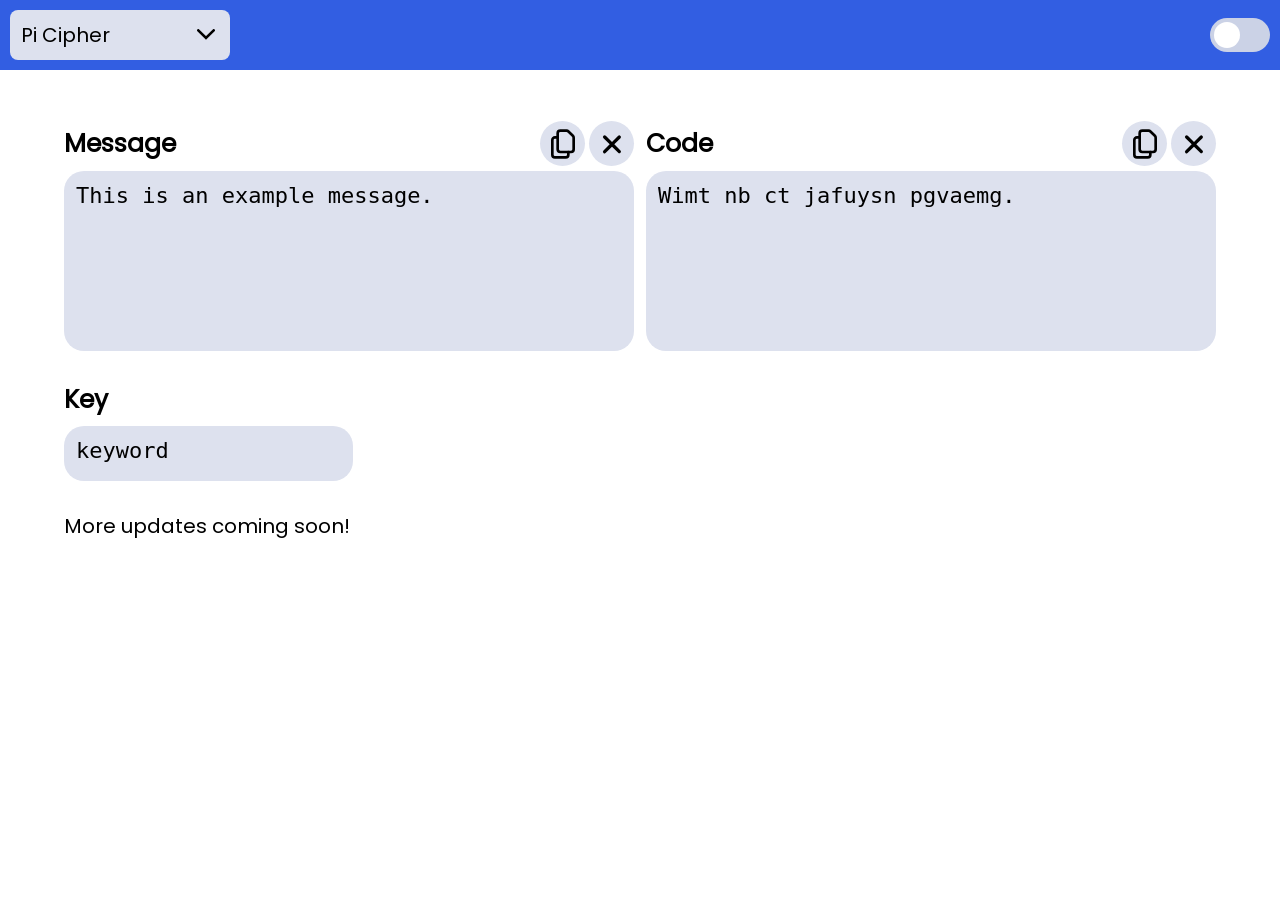
==== index.html @ 8dc4f509 "Create key textarea and style it." ====
<!DOCTYPE html>
<html lang="en" class="light">
<head>
	<meta charset="UTF-8">
	<meta name="viewport" content="width=device-width, initial-scale=1.0">
	<title>Cipher Translator</title>
	<link rel="stylesheet" href="index.css">
	<!-- TODO favicon -->
	<script>
		// TODO change light/dark mode based on localstorage
	</script>
</head>

<body>
<div id="copyAlert">Text copied!</div>
<header>
	<label style="position: relative; display: inline-flex; align-items: center;">
		<select id="modeElement" title="choose a translation mode">
			<option>Keyboard Shift</option>
			<option selected>Pi Cipher</option>
			<option>Reverse</option>
			<option>ROT13</option>
			<option>Vigenère Cipher</option>
		</select>
		<svg viewBox="0 0 14 10">
			<path d="M1 1l6 6 6-6" stroke-width="2" fill="none" stroke-linecap="round"/>
		</svg>
	</label>
	<label class="switch" title="dark mode">
		<input type="checkbox" role="switch" id="darkSwitch">
		<span class="slider"></span>
	</label>
</header>
<main>
	<div id="container">
		<div class="mainbox">
			<div class="boxHeader">
				<div class="fieldTitle">Message</div>
				<div style="display: flex; gap: 4px;">
					<button class="circleButton" onclick="copyText(unencElmnt.value);" title="copy text">
						<svg width="32px" height="32px" viewBox="0 0 24 24" fill="none" style="stroke: var(--font-color);">
							<path d="M8 4V16C8 17.1046 8.89543 18 10 18L18 18C19.1046 18 20 17.1046 20 16V7.24162C20 6.7034 19.7831 6.18789 19.3982 5.81161L16.0829 2.56999C15.7092 2.2046 15.2074 2 14.6847 2H10C8.89543 2 8 2.89543 8 4Z" stroke-width="2" stroke-linecap="round" stroke-linejoin="round"/>
							<path d="M16 18V20C16 21.1046 15.1046 22 14 22H6C4.89543 22 4 21.1046 4 20V9C4 7.89543 4.89543 7 6 7H8" stroke-width="2" stroke-linecap="round" stroke-linejoin="round"/>
						</svg>
					</button>
					<button class="circleButton" onclick="clearBoxes();resize();" title="clear text">
						<svg width="30px" height="30px" viewBox="-3.5 0 19 19" style="fill: var(--font-color);">
							<path d="M11.383 13.644A1.03 1.03 0 0 1 9.928 15.1L6 11.172 2.072 15.1a1.03 1.03 0 1 1-1.455-1.456l3.928-3.928L.617 5.79a1.03 1.03 0 1 1 1.455-1.456L6 8.261l3.928-3.928a1.03 1.03 0 0 1 1.455 1.456L7.455 9.716z"/>
						</svg>
					</button>
				</div>
			</div>
			<textarea id="unencrypted" class="mainfield">This is an example message.</textarea>
		</div>
		<div class="mainbox">
			<div class="boxHeader">
				<div class="fieldTitle">Code</div>
				<div style="display: flex; gap: 4px;">
					<button class="circleButton" onclick="copyText(encElmnt.value);" title="copy text">
						<svg width="32px" height="32px" viewBox="0 0 24 24" fill="none" style="stroke: var(--font-color);">
							<path d="M8 4V16C8 17.1046 8.89543 18 10 18L18 18C19.1046 18 20 17.1046 20 16V7.24162C20 6.7034 19.7831 6.18789 19.3982 5.81161L16.0829 2.56999C15.7092 2.2046 15.2074 2 14.6847 2H10C8.89543 2 8 2.89543 8 4Z" stroke-width="2" stroke-linecap="round" stroke-linejoin="round"/>
							<path d="M16 18V20C16 21.1046 15.1046 22 14 22H6C4.89543 22 4 21.1046 4 20V9C4 7.89543 4.89543 7 6 7H8" stroke-width="2" stroke-linecap="round" stroke-linejoin="round"/>
						</svg>
					</button>
					<button class="circleButton" onclick="clearBoxes();resize();" title="clear text">
						<svg width="30px" height="30px" viewBox="-3.5 0 19 19" style="fill: var(--font-color);">
							<path d="M11.383 13.644A1.03 1.03 0 0 1 9.928 15.1L6 11.172 2.072 15.1a1.03 1.03 0 1 1-1.455-1.456l3.928-3.928L.617 5.79a1.03 1.03 0 1 1 1.455-1.456L6 8.261l3.928-3.928a1.03 1.03 0 0 1 1.455 1.456L7.455 9.716z"/>
						</svg>
					</button>
				</div>
			</div>
			<textarea id="encrypted" class="mainfield">Wimt nb ct jafuysn pgvaemg.</textarea>
		</div>
	</div>
	<div id="bonusBox">
		<div class="fieldTitle" style="height:45px;display:block;">Key</div>
		<textarea id="key" oninput="key_resize()">keyword</textarea>
	</div>
	<div id="info">
		More updates coming soon!
	</div>
</main>

<script src="index.js"></script>
</body>
</html>
---- index.css ----
/* poppins-regular - latin */
@font-face {
  font-display: swap;
  font-family: 'Poppins';
  font-style: normal;
  font-weight: 400;
  src: url('./fonts/poppins-v24-latin-regular.woff2') format('woff2');
}
/* poppins-italic - latin */
@font-face {
  font-display: swap;
  font-family: 'Poppins';
  font-style: italic;
  font-weight: 400;
  src: url('./fonts/poppins-v24-latin-italic.woff2') format('woff2');
}

.light {
    --backdrop: white;
    --font-color: black;
    --button-box: hsl(225, 35%, 90%);
    --button-box-hover: hsl(225, 35%, 85%);
    --button-box-click: hsl(225, 50%, 70%);
    --box-red: hsl(350, 30%, 83%);
    --header-color: hsl(225, 75%, 54%); /* I can't decide the exact hue! */
    --alert-background: rgb(67, 67, 67);
    --alert-font-color: rgb(230, 230, 230);
}

body {
    font-family: poppins;
    font-size: 20px;
    color: var(--font-color);
    background-color: var(--backdrop);
    margin: 0px;
}

header {
    background-color: var(--header-color);
    display: flex;
    justify-content: space-between;
    align-items: center;
    padding: 10px;
    margin-bottom: 4vw;
}

header select {
    font-family: inherit;
    font-size: inherit;
    color: inherit;
    border-radius: 8px;
    background-color: var(--button-box);
    border: none;
    padding: 11px 44px 13px 11px;
    min-width: 200px;
    max-width: 230px; /* Calculated so as to provide a 10px gap with the darkmode switch. */
    height: 50px;
    outline: none;
    cursor: pointer;
    appearance: none;
    -webkit-appearance: none;
    -moz-appearance: none;
    transition: background-color 0.3s ease;
}

header option {
    font-family: inherit;
    font-size: inherit;
    color: inherit;
    background-color: var(--button-box);
}

header svg { /* This is the arrow in the select element */
    position: absolute;
    right: 15px;
    width: 18px;
    height: auto;
    pointer-events: none;
    stroke: var(--font-color);
}

main {
    padding-left: 5vw;
    padding-right: 5vw;
}

#container {
    display: flex;
    flex-direction: column;
    column-gap: 12px;
    row-gap: 20px;
    width: 100%;
    margin-bottom: 30px;
}

.mainbox {
    flex: 1;    /* each box takes 50% */
    display: flex;
    flex-direction: column; /* overriden for desktop */
    gap: 5px;
}

.mainfield {
    box-sizing: border-box;
    border-radius: 20px;
    border: none;
    padding: 12px;
    min-height: 180px;
    overflow: hidden;
}

textarea {
    font-family: monospace;
    font-size: 22px;
    resize: none;
    color: inherit;
    background-color: var(--button-box);
    transition: background-color 0.3s ease; /* ensure smooth transition both on hover and on hover-off */
}

/* Desktop layout */
@media (min-width: 700px) { /* Useful for mobile testing: https://stackoverflow.com/a/74067383 */

    #container {
        flex-direction: row;
    }

    .circleButton:hover {
        transition: background-color 0.3s ease;
        background-color: var(--button-box-hover);
    }
    textarea:hover {
        background-color: var(--button-box-hover);
    }
    header select:hover {
        background-color: var(--button-box-hover);
    }
}

textarea:focus {
    background-color: var(--button-box);
}

.flash-red {
  animation: flashRed 0.8s ease-out;
}

@keyframes flashRed {
  0%   { background-color: var(--box-red); }
  30%  { background-color: var(--box-red); }
  100% { background-color: var(--button-box); }
}

.boxHeader {
    display: flex;
    justify-content: space-between;
    align-items: center;
}

.fieldTitle {
    display: inline-block;
    font-weight: bold;
    font-size: 25px;
}

button {
    cursor: pointer;
}

.circleButton {
    display: inline-block;
    height: 45px;
    width: 45px;
    padding: 0px;
    padding-top: 3px;
    border-radius: 50%;
    border: none;
    background-color: var(--button-box);
}

.circleButton:active {
    transition: none;
    background-color: var(--button-box-click);
}

/* Container framework for the toggle */
.switch {
    position: relative;
    display: inline-block;
    width: 60px;
    height: 34px;
}

/* Hide the native browser checkbox */
.switch input {
    opacity: 0;
    width: 0;
    height: 0;
}

/* The tracking slider background */
.slider {
    position: absolute;
    cursor: pointer;
    top: 0;
    left: 0;
    right: 0;
    bottom: 0;
    background-color: var(--button-box-hover);
    border-radius: 34px;
    transition: 0.4s;
}

/* The sliding circular knob */
.slider::before {
    position: absolute;
    content: "";
    height: 26px;
    width: 26px;
    left: 4px;
    bottom: 4px;
    background-color: white;
    border-radius: 50%;
    transition: 0.4s;
}

/* Track color shift when checked */
input:checked + .slider {
    background-color: rgb(98, 218, 83);
}

/* Knob translation when checked */
input:checked + .slider::before {
    transform: translateX(26px);
}

@keyframes popUp {
    0% {transform: translateY(0px); visibility: visible;}
    5% {transform: translateY(-44px);}
    95% {transform: translateY(-44px);}
    100% {transform: translateY(0px); visibility: hidden;}
}

#copyAlert {
    display: inline-block;
    font-size: inherit;
    visibility: hidden;
    z-index: 1;
    position: fixed;
    left: 10px;
    bottom: -32px;
    box-sizing: border-box;
    padding: 5px;
    border-radius: 8px;
    font-family: inherit;
    font-size: inherit;
    color: var(--button-box);
    background-color: var(--alert-background);
    /* animation-timing-function: ease-in-out; */
}

.pop-up {
    animation: popUp 2s;
}

#info {
    margin-top: 30px;
}

#key {
    display: block;
    box-sizing: border-box;
    border-radius: 20px;
    border: none;
    padding: 12px;
    min-width: 200px;
    max-width: 100%;
    overflow: hidden;
    height: 55px; /* = 31 + 2*12, word height plus the padding. */
}
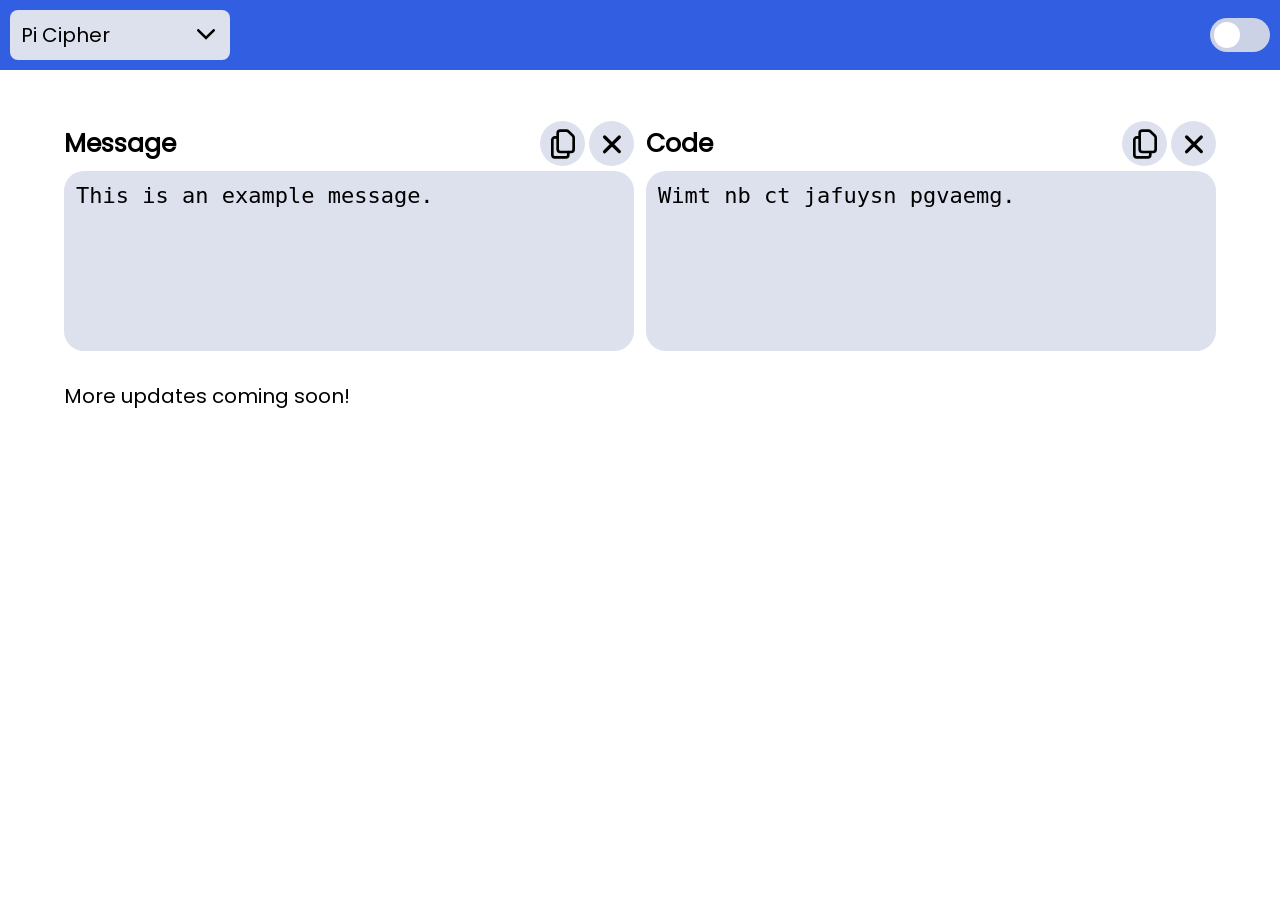
==== commit c670fa00: "Make Vigenere Cipher fully operational." ====
--- a/index.html
+++ b/index.html
@@ -72,7 +72,7 @@
 			<textarea id="encrypted" class="mainfield">Wimt nb ct jafuysn pgvaemg.</textarea>
 		</div>
 	</div>
-	<div id="bonusBox">
+	<div id="bonusKeyBox" style="display: none;">
 		<div class="fieldTitle" style="height:45px;display:block;">Key</div>
 		<textarea id="key" oninput="key_resize()">keyword</textarea>
 	</div>
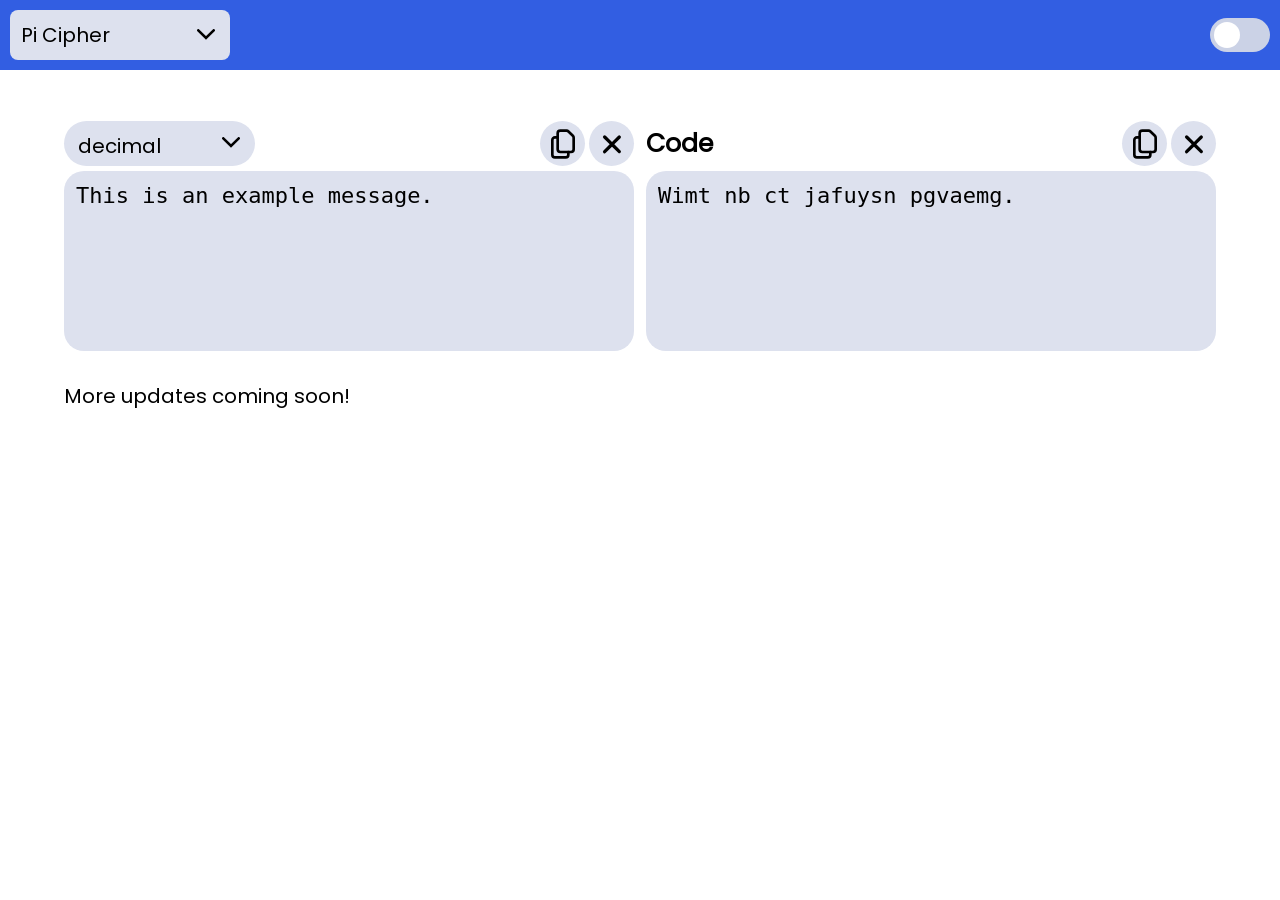
==== commit b3fcf3e6: "Draft base converter JS and dropdown style." ====
--- a/index.html
+++ b/index.html
@@ -16,6 +16,7 @@
 <header>
 	<label style="position: relative; display: inline-flex; align-items: center;">
 		<select id="modeElement" title="choose a translation mode">
+			<option>Base Convert</option>
 			<option>Keyboard Shift</option>
 			<option selected>Pi Cipher</option>
 			<option>Reverse</option>
@@ -31,11 +32,23 @@
 		<span class="slider"></span>
 	</label>
 </header>
+
 <main>
 	<div id="container">
 		<div class="mainbox">
 			<div class="boxHeader">
-				<div class="fieldTitle">Message</div>
+				<div class="fieldTitle" style="display: none;">Message</div>
+				<div style="display: inline-block;">
+					<label  class="miniSelector" style="position: relative; display: inline-flex; align-items: center;">
+							<select id="unencSelector" title="select here">
+								<option selected>decimal</option>
+								<option>hexadecimal</option>
+							</select>
+							<svg viewBox="0 0 14 10">
+								<path d="M1 1l6 6 6-6" stroke-width="2" fill="none" stroke-linecap="round"/>
+							</svg>
+						</label>
+				</div>
 				<div style="display: flex; gap: 4px;">
 					<button class="circleButton" onclick="copyText(unencElmnt.value);" title="copy text">
 						<svg width="32px" height="32px" viewBox="0 0 24 24" fill="none" style="stroke: var(--font-color);">
--- a/index.css
+++ b/index.css
@@ -79,6 +79,42 @@
     stroke: var(--font-color);
 }
 
+.miniSelector select {
+    font-family: inherit;
+    font-size: inherit;
+    color: inherit;
+    border-radius: 999px;
+    background-color: var(--button-box);
+    border: none;
+    padding: 11px 44px 13px 14px;
+    min-width: 190px;
+    max-width: 230px;
+    height: 45px;
+    overflow: visible;
+    outline: none;
+    cursor: pointer;
+    appearance: none;
+    -webkit-appearance: none;
+    -moz-appearance: none;
+    transition: background-color 0.3s ease;
+}
+
+.miniSelector option {
+    font-family: inherit;
+    font-size: inherit;
+    color: inherit;
+    background-color: var(--button-box);
+}
+
+.miniSelector svg { /* This is the arrow in the select element */
+    position: absolute;
+    right: 15px;
+    width: 18px;
+    height: auto;
+    pointer-events: none;
+    stroke: var(--font-color);
+}
+
 main {
     padding-left: 5vw;
     padding-right: 5vw;
@@ -133,6 +169,9 @@
         background-color: var(--button-box-hover);
     }
     header select:hover {
+        background-color: var(--button-box-hover);
+    }
+    .miniSelector select:hover {
         background-color: var(--button-box-hover);
     }
 }
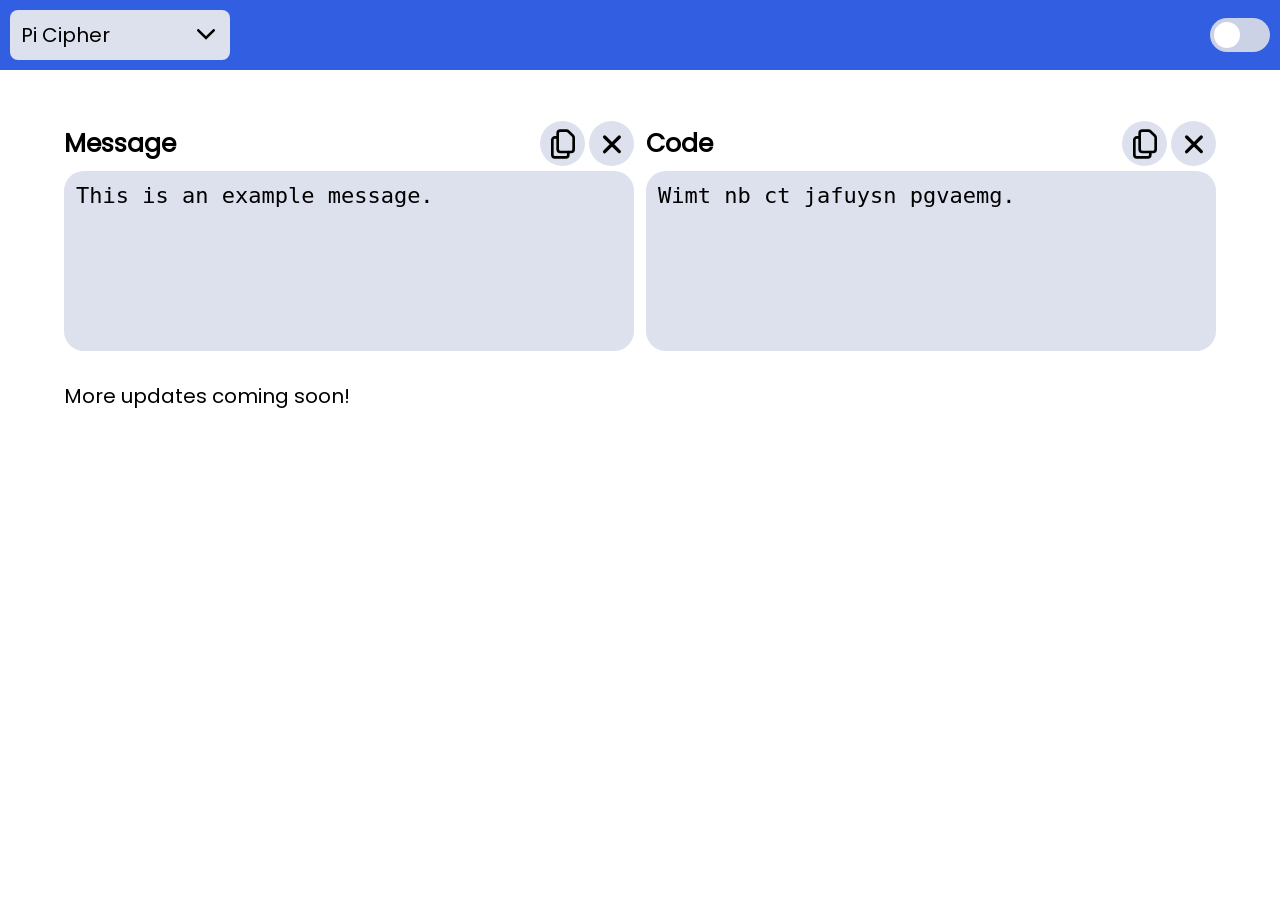
==== commit e29df20c: "Complete styling for Base Converter. TODOs for Base Converter: - Put JS behind the selectors. - Fix " ====
--- a/index.html
+++ b/index.html
@@ -37,17 +37,19 @@
 	<div id="container">
 		<div class="mainbox">
 			<div class="boxHeader">
-				<div class="fieldTitle" style="display: none;">Message</div>
-				<div style="display: inline-block;">
-					<label  class="miniSelector" style="position: relative; display: inline-flex; align-items: center;">
-							<select id="unencSelector" title="select here">
-								<option selected>decimal</option>
-								<option>hexadecimal</option>
-							</select>
-							<svg viewBox="0 0 14 10">
-								<path d="M1 1l6 6 6-6" stroke-width="2" fill="none" stroke-linecap="round"/>
-							</svg>
-						</label>
+				<div class="fieldTitle">Message</div>
+				<div class="miniSelector" style="display: none;">
+					<label>
+						<select id="unencSelector" title="select here">
+							<option>binary</option>
+							<option selected>decimal</option>
+							<option>hexadecimal</option>
+							<option>base64</option>
+						</select>
+						<svg viewBox="0 0 14 10">
+							<path d="M1 1l6 6 6-6" stroke-width="2" fill="none" stroke-linecap="round"/>
+						</svg>
+					</label>
 				</div>
 				<div style="display: flex; gap: 4px;">
 					<button class="circleButton" onclick="copyText(unencElmnt.value);" title="copy text">
@@ -68,6 +70,19 @@
 		<div class="mainbox">
 			<div class="boxHeader">
 				<div class="fieldTitle">Code</div>
+				<div class="miniSelector" style="display: none;">
+					<label>
+						<select id="encSelector" title="select here">
+							<option>binary</option>
+							<option>decimal</option>
+							<option selected>hexadecimal</option>
+							<option>base64</option>
+						</select>
+						<svg viewBox="0 0 14 10">
+							<path d="M1 1l6 6 6-6" stroke-width="2" fill="none" stroke-linecap="round"/>
+						</svg>
+					</label>
+				</div>
 				<div style="display: flex; gap: 4px;">
 					<button class="circleButton" onclick="copyText(encElmnt.value);" title="copy text">
 						<svg width="32px" height="32px" viewBox="0 0 24 24" fill="none" style="stroke: var(--font-color);">
@@ -86,7 +101,7 @@
 		</div>
 	</div>
 	<div id="bonusKeyBox" style="display: none;">
-		<div class="fieldTitle" style="height:45px;display:block;">Key</div>
+		<div style="height:45px; font-weight:bold; font-size:25px;">Key</div>
 		<textarea id="key" oninput="key_resize()">keyword</textarea>
 	</div>
 	<div id="info">
--- a/index.css
+++ b/index.css
@@ -79,6 +79,13 @@
     stroke: var(--font-color);
 }
 
+.miniSelector label {
+    height: 45px;
+    position: relative;
+    display: inline-flex;
+    align-items: center;
+}
+
 .miniSelector select {
     font-family: inherit;
     font-size: inherit;
@@ -89,7 +96,7 @@
     padding: 11px 44px 13px 14px;
     min-width: 190px;
     max-width: 230px;
-    height: 45px;
+    max-height: 45px;
     overflow: visible;
     outline: none;
     cursor: pointer;
